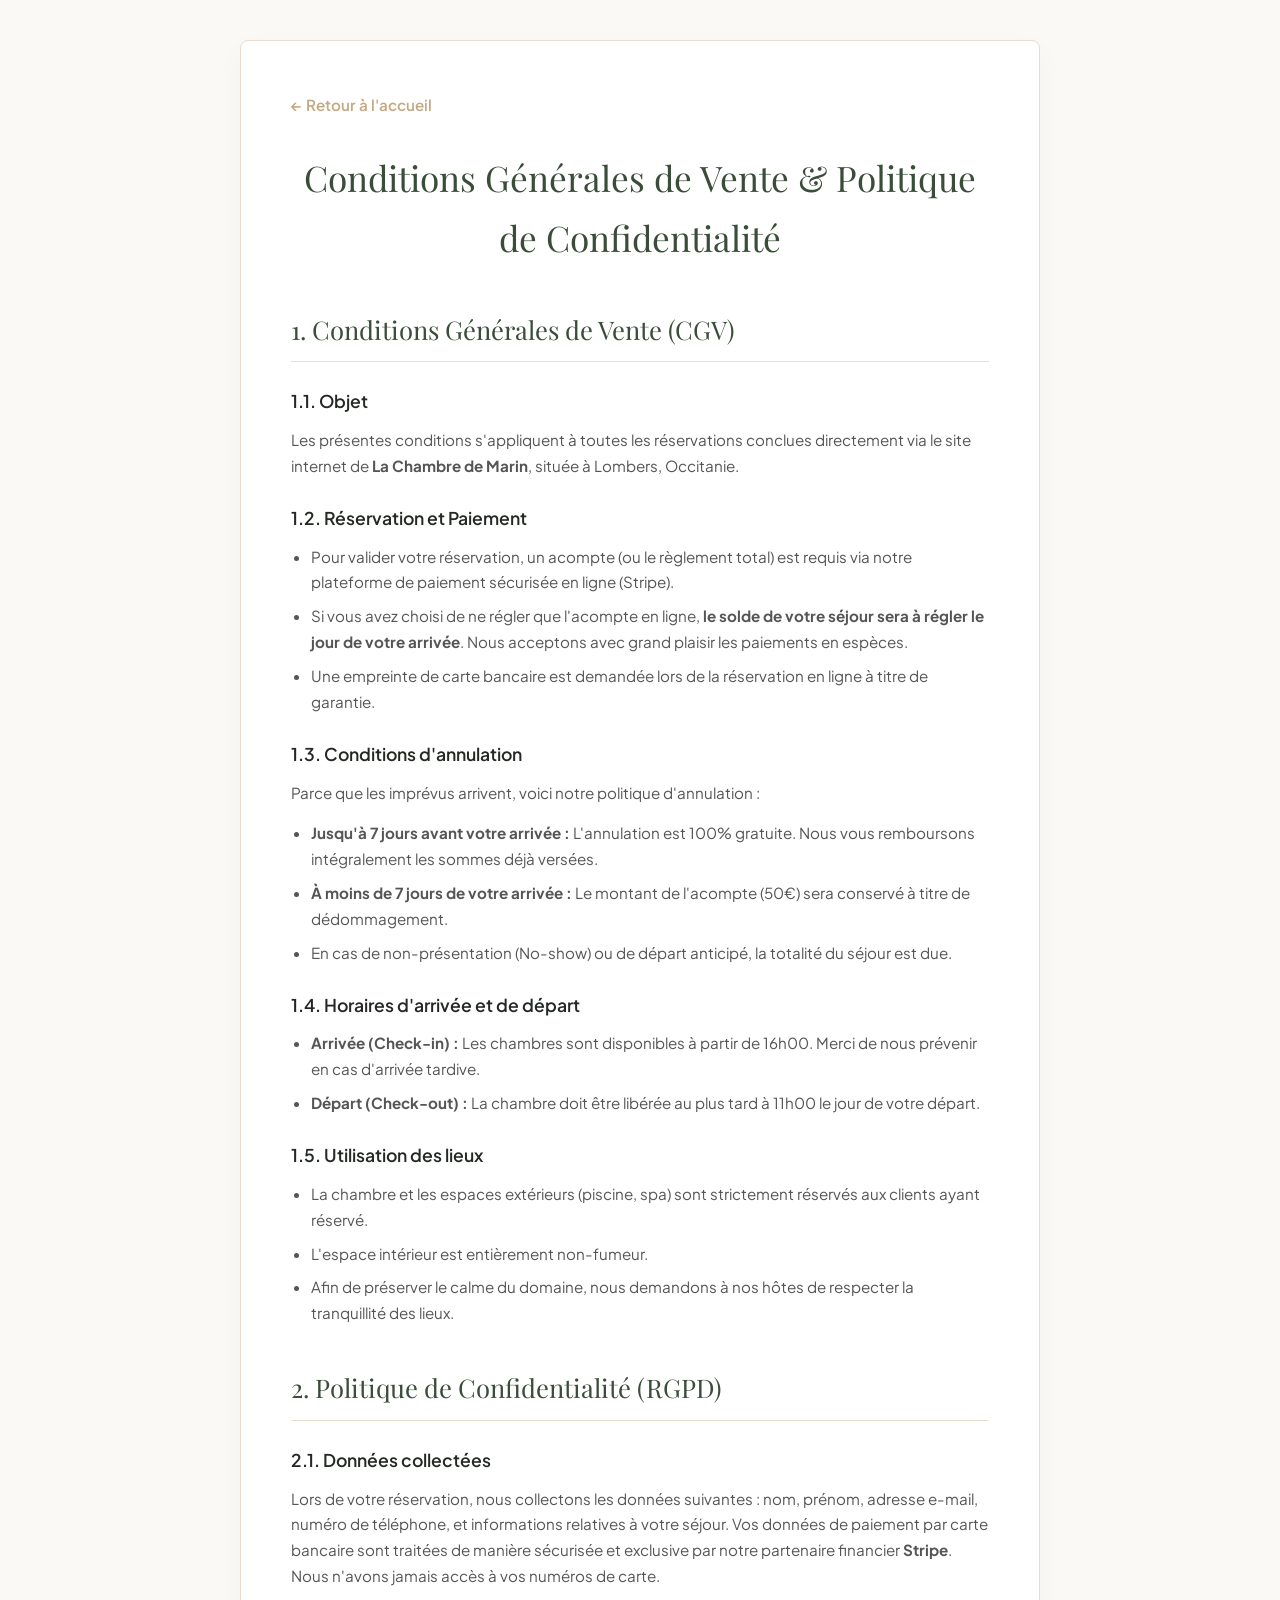
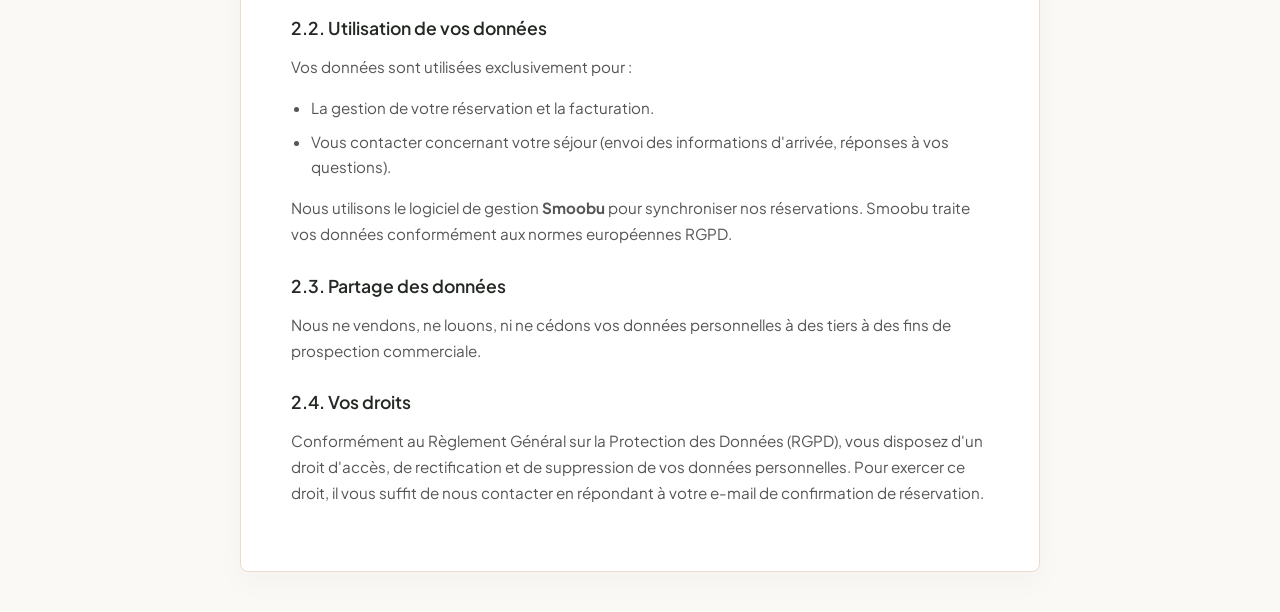
==== cgv_confidentialite.html @ 16727747 "politique de confidentialité" ====
<!DOCTYPE html>
<html lang="fr">
<head>
    <meta charset="UTF-8">
    <meta name="viewport" content="width=device-width, initial-scale=1.0">
    <title>Conditions Générales & Confidentialité | La Chambre de Marin</title>
    
    <link rel="preconnect" href="https://fonts.googleapis.com">
    <link rel="preconnect" href="https://fonts.gstatic.com" crossorigin>
    <link href="https://fonts.googleapis.com/css2?family=Playfair+Display:ital,wght@0,400..700;1,400..700&family=Plus+Jakarta+Sans:wght@300;400;600&display=swap" rel="stylesheet">

    <style>
        :root {
            --font-titles: 'Playfair Display', Georgia, serif;
            --font-body: 'Plus Jakarta Sans', sans-serif;
            --color-bg: #fbf9f6;
            --color-nature: #3a4d39;
            --color-gold: #c5a880;
            --color-dark: #242924;
            --color-white: #ffffff;
        }

        * { margin: 0; padding: 0; box-sizing: border-box; }
        body { 
            background-color: var(--color-bg); 
            color: var(--color-dark); 
            font-family: var(--font-body);
            line-height: 1.7;
            -webkit-font-smoothing: antialiased;
            padding: 40px 20px;
        }

        .container {
            max-width: 800px;
            margin: 0 auto;
            background-color: var(--color-white);
            padding: 50px;
            border-radius: 8px;
            box-shadow: 0 10px 30px rgba(0,0,0,0.03);
            border: 1px solid #ebdcd0;
        }

        .back-link {
            display: inline-block;
            margin-bottom: 30px;
            color: var(--color-gold);
            text-decoration: none;
            font-weight: 600;
            font-size: 0.95rem;
            transition: color 0.3s ease;
        }

        .back-link:hover {
            color: #b3946b;
            text-decoration: underline;
        }

        h1 {
            font-family: var(--font-titles);
            color: var(--color-nature);
            font-size: 2.2rem;
            font-weight: 400;
            margin-bottom: 40px;
            text-align: center;
        }

        h2 {
            font-family: var(--font-titles);
            color: var(--color-nature);
            font-size: 1.6rem;
            font-weight: 400;
            margin-top: 40px;
            margin-bottom: 15px;
            border-bottom: 1px solid #ebdcd0;
            padding-bottom: 10px;
        }

        h3 {
            font-size: 1.1rem;
            color: var(--color-dark);
            margin-top: 25px;
            margin-bottom: 10px;
            font-weight: 600;
        }

        p, ul {
            font-size: 0.95rem;
            color: #555;
            margin-bottom: 15px;
        }

        ul {
            padding-left: 20px;
        }

        li {
            margin-bottom: 8px;
        }

        @media (max-width: 768px) {
            .container { padding: 30px 20px; }
            h1 { font-size: 1.8rem; }
            h2 { font-size: 1.4rem; }
        }
    </style>
</head>
<body>

    <div class="container">
        <a href="index.html" class="back-link">← Retour à l'accueil</a>
        
        <h1>Conditions Générales de Vente & Politique de Confidentialité</h1>

        <h2>1. Conditions Générales de Vente (CGV)</h2>
        
        <h3>1.1. Objet</h3>
        <p>Les présentes conditions s'appliquent à toutes les réservations conclues directement via le site internet de <strong>La Chambre de Marin</strong>, située à Lombers, Occitanie.</p>

        <h3>1.2. Réservation et Paiement</h3>
        <ul>
            <li>Pour valider votre réservation, un acompte (ou le règlement total) est requis via notre plateforme de paiement sécurisée en ligne (Stripe).</li>
            <li>Si vous avez choisi de ne régler que l'acompte en ligne, <strong>le solde de votre séjour sera à régler le jour de votre arrivée</strong>. Nous acceptons avec grand plaisir les paiements en espèces.</li>
            <li>Une empreinte de carte bancaire est demandée lors de la réservation en ligne à titre de garantie.</li>
        </ul>

        <h3>1.3. Conditions d'annulation</h3>
        <p>Parce que les imprévus arrivent, voici notre politique d'annulation :</p>
        <ul>
            <li><strong>Jusqu'à 7 jours avant votre arrivée :</strong> L'annulation est 100% gratuite. Nous vous remboursons intégralement les sommes déjà versées.</li>
            <li><strong>À moins de 7 jours de votre arrivée :</strong> Le montant de l'acompte (50€) sera conservé à titre de dédommagement.</li>
            <li>En cas de non-présentation (No-show) ou de départ anticipé, la totalité du séjour est due.</li>
        </ul>

        <h3>1.4. Horaires d'arrivée et de départ</h3>
        <ul>
            <li><strong>Arrivée (Check-in) :</strong> Les chambres sont disponibles à partir de 16h00. Merci de nous prévenir en cas d'arrivée tardive.</li>
            <li><strong>Départ (Check-out) :</strong> La chambre doit être libérée au plus tard à 11h00 le jour de votre départ.</li>
        </ul>

        <h3>1.5. Utilisation des lieux</h3>
        <ul>
            <li>La chambre et les espaces extérieurs (piscine, spa) sont strictement réservés aux clients ayant réservé.</li>
            <li>L'espace intérieur est entièrement non-fumeur.</li>
            <li>Afin de préserver le calme du domaine, nous demandons à nos hôtes de respecter la tranquillité des lieux.</li>
        </ul>

        <h2>2. Politique de Confidentialité (RGPD)</h2>

        <h3>2.1. Données collectées</h3>
        <p>Lors de votre réservation, nous collectons les données suivantes : nom, prénom, adresse e-mail, numéro de téléphone, et informations relatives à votre séjour. Vos données de paiement par carte bancaire sont traitées de manière sécurisée et exclusive par notre partenaire financier <strong>Stripe</strong>. Nous n'avons jamais accès à vos numéros de carte.</p>

        <h3>2.2. Utilisation de vos données</h3>
        <p>Vos données sont utilisées exclusivement pour :</p>
        <ul>
            <li>La gestion de votre réservation et la facturation.</li>
            <li>Vous contacter concernant votre séjour (envoi des informations d'arrivée, réponses à vos questions).</li>
        </ul>
        <p>Nous utilisons le logiciel de gestion <strong>Smoobu</strong> pour synchroniser nos réservations. Smoobu traite vos données conformément aux normes européennes RGPD.</p>

        <h3>2.3. Partage des données</h3>
        <p>Nous ne vendons, ne louons, ni ne cédons vos données personnelles à des tiers à des fins de prospection commerciale.</p>

        <h3>2.4. Vos droits</h3>
        <p>Conformément au Règlement Général sur la Protection des Données (RGPD), vous disposez d'un droit d'accès, de rectification et de suppression de vos données personnelles. Pour exercer ce droit, il vous suffit de nous contacter en répondant à votre e-mail de confirmation de réservation.</p>

    </div>

</body>
</html>
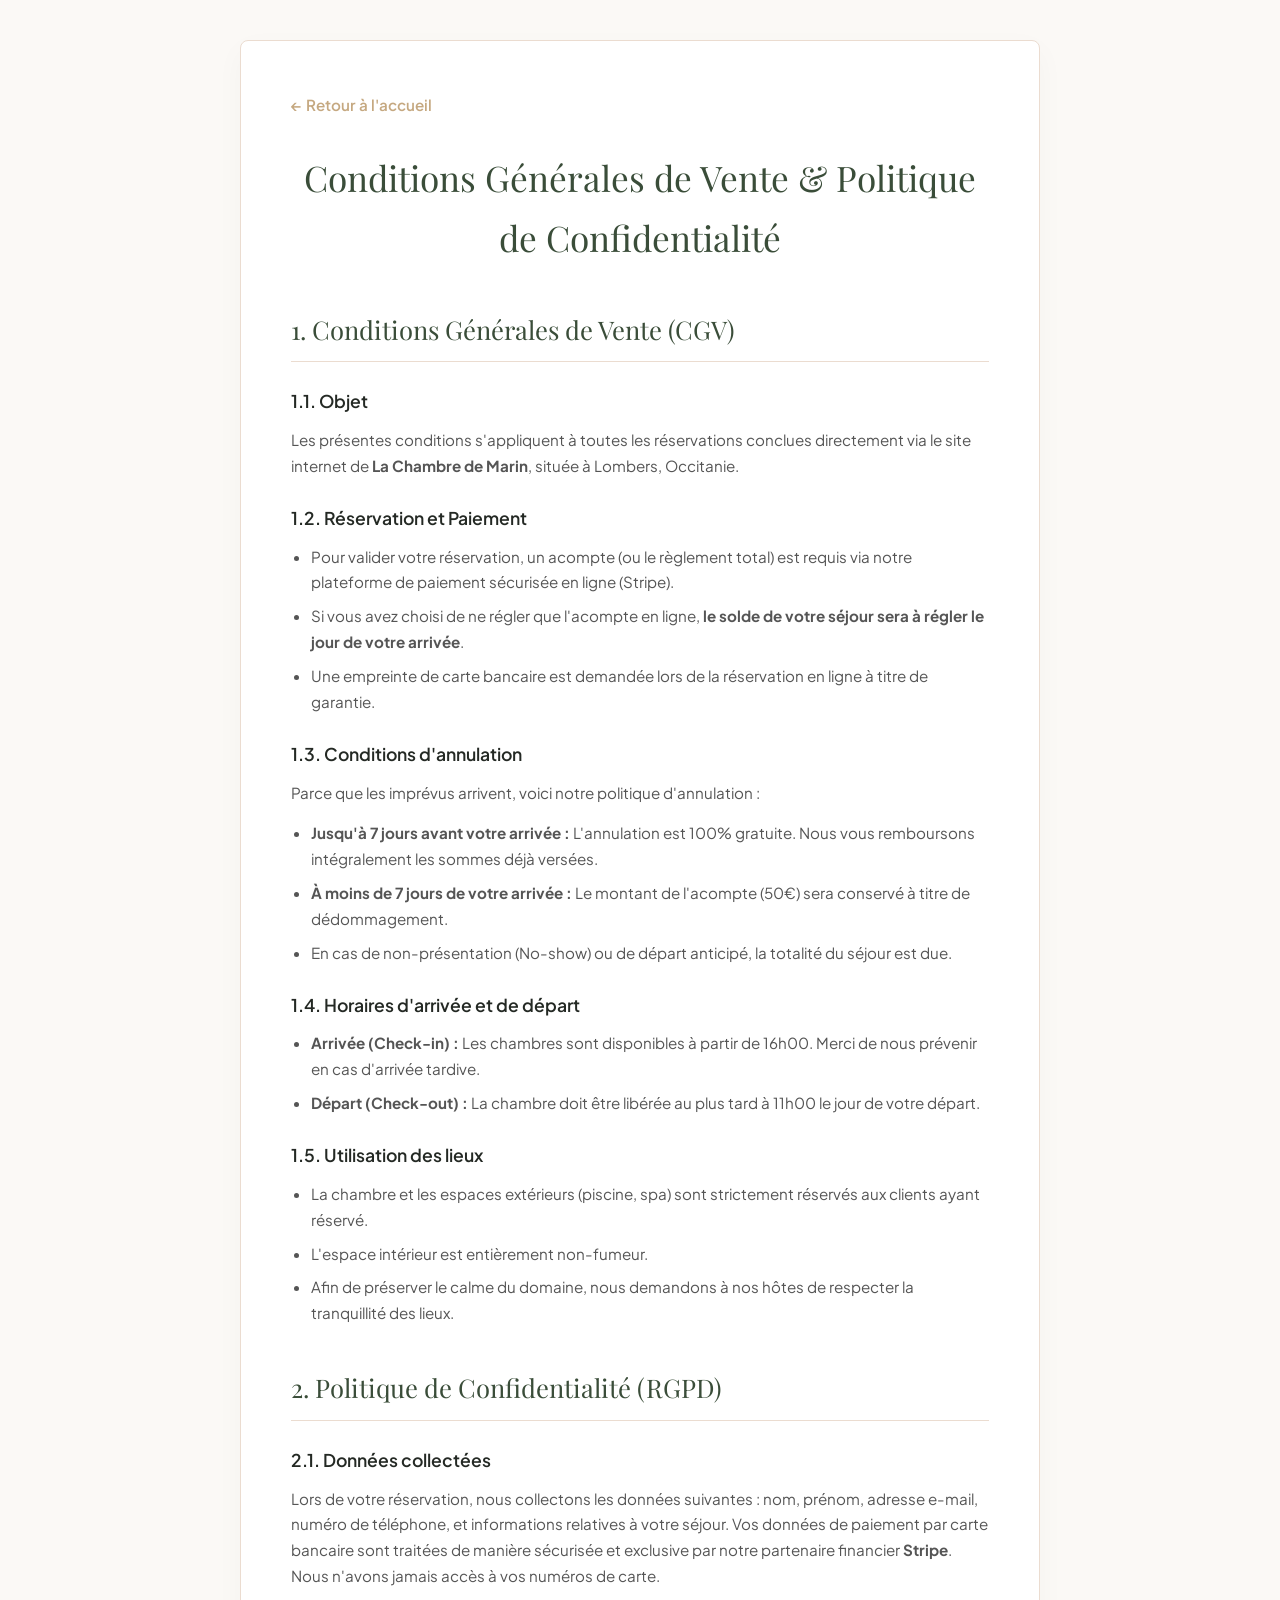
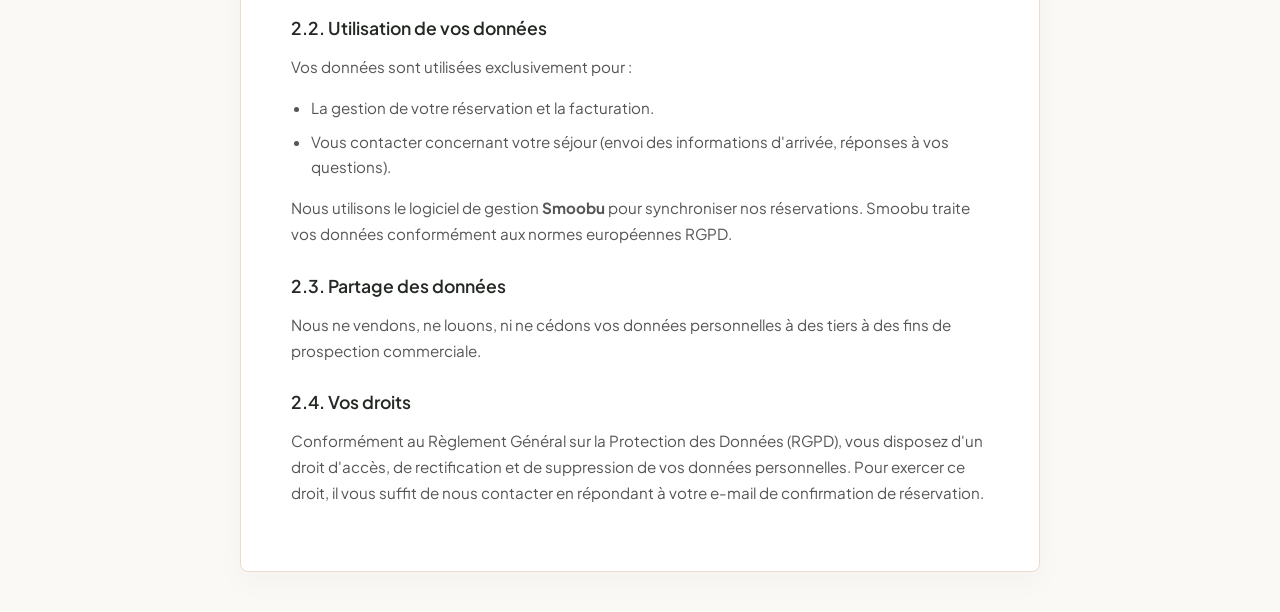
==== commit 53e5848e: "enleve le payement en espece" ====
--- a/cgv_confidentialite.html
+++ b/cgv_confidentialite.html
@@ -119,7 +119,7 @@
         <h3>1.2. Réservation et Paiement</h3>
         <ul>
             <li>Pour valider votre réservation, un acompte (ou le règlement total) est requis via notre plateforme de paiement sécurisée en ligne (Stripe).</li>
-            <li>Si vous avez choisi de ne régler que l'acompte en ligne, <strong>le solde de votre séjour sera à régler le jour de votre arrivée</strong>. Nous acceptons avec grand plaisir les paiements en espèces.</li>
+            <li>Si vous avez choisi de ne régler que l'acompte en ligne, <strong>le solde de votre séjour sera à régler le jour de votre arrivée</strong>.</li>
             <li>Une empreinte de carte bancaire est demandée lors de la réservation en ligne à titre de garantie.</li>
         </ul>
 
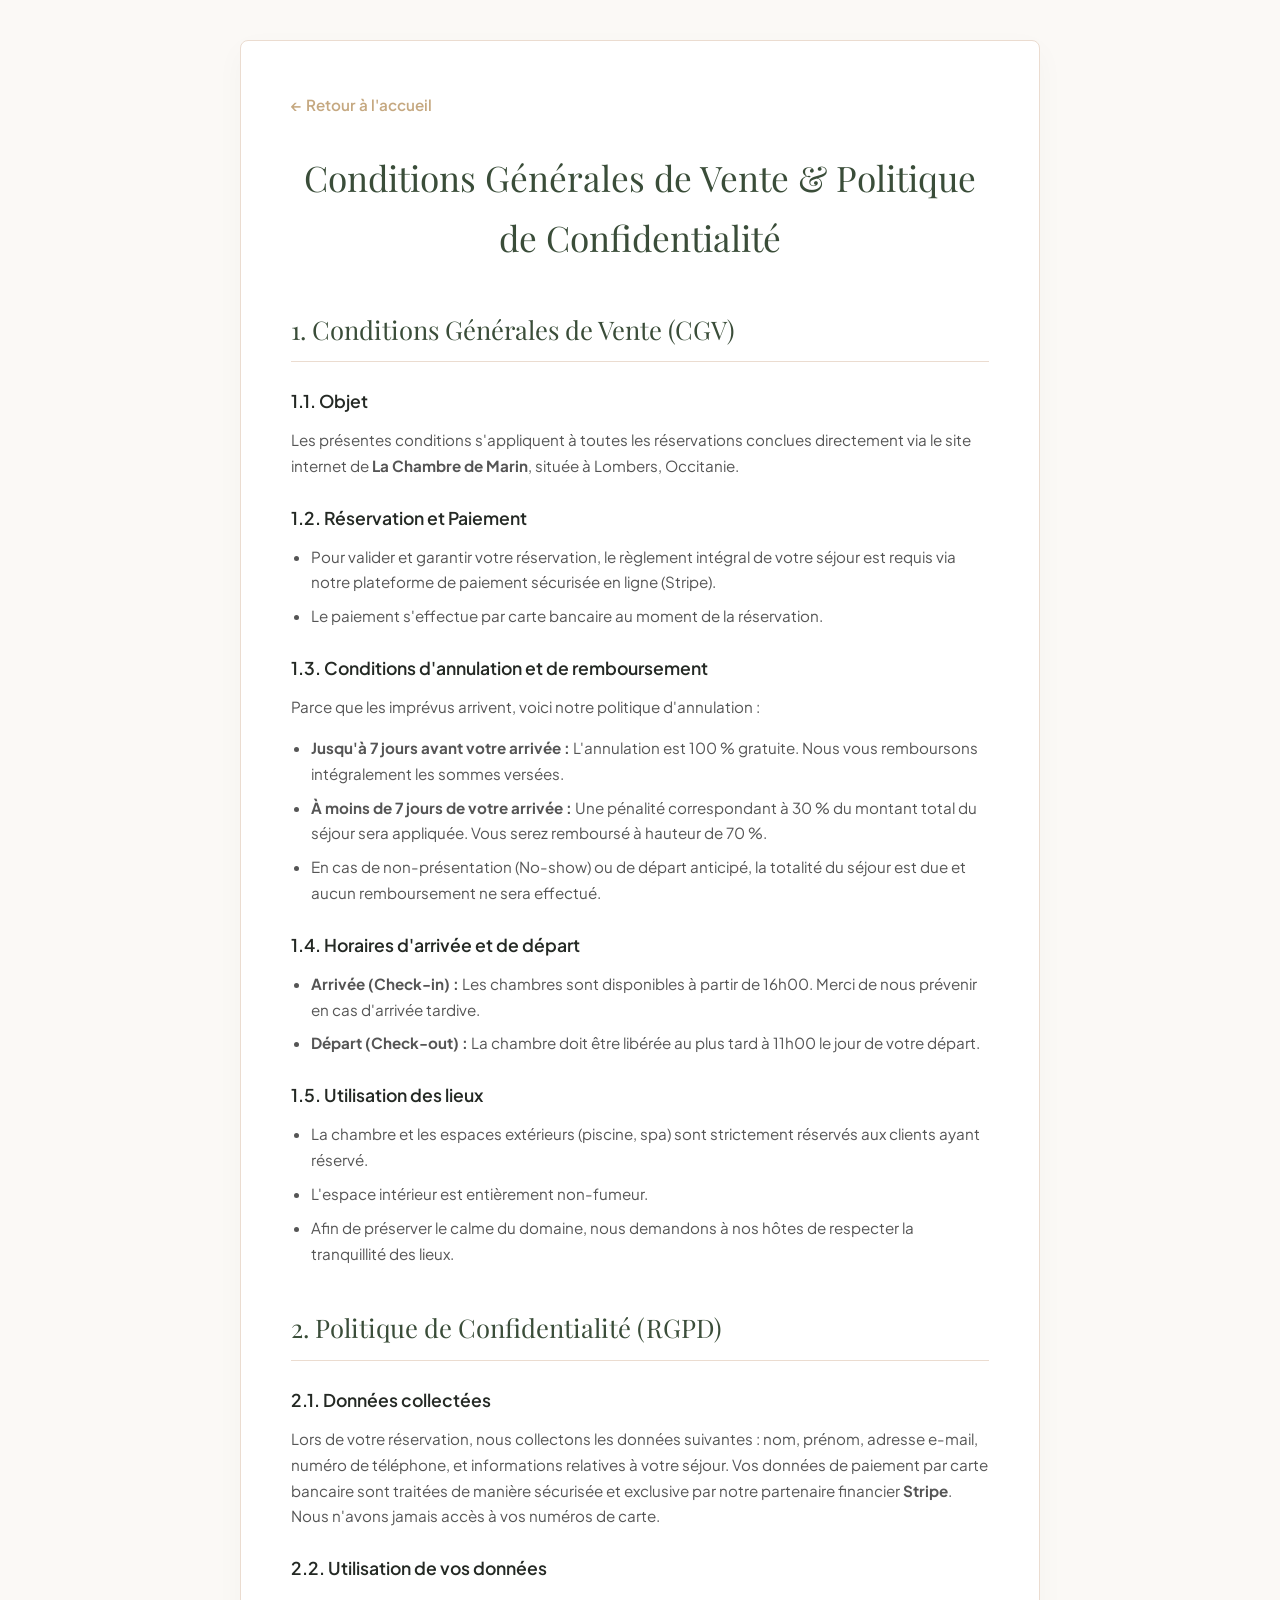
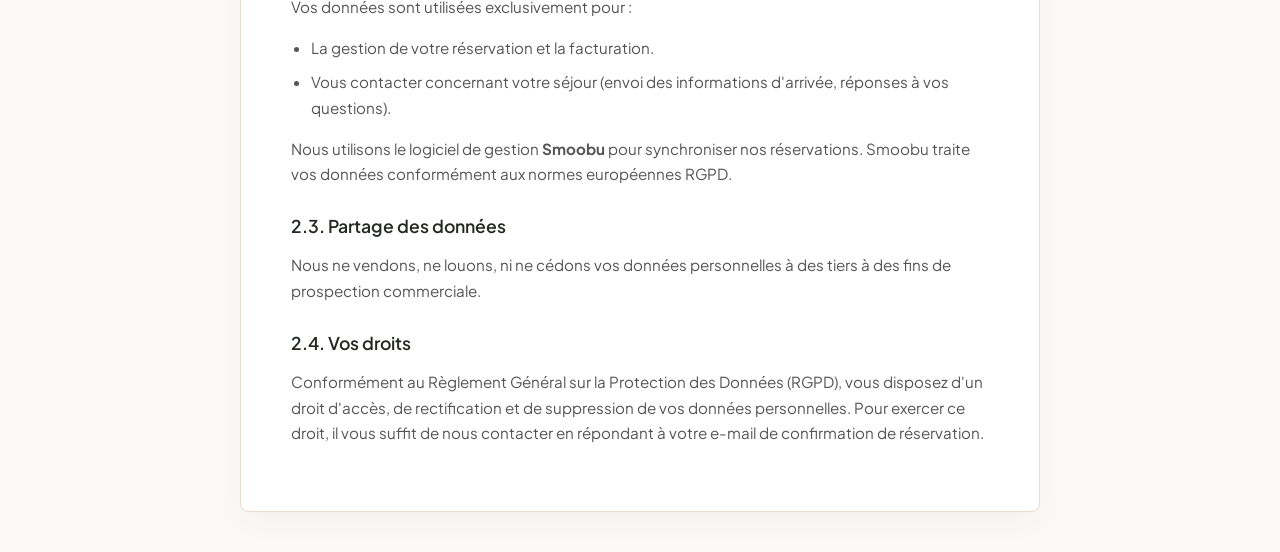
==== commit 6c864e50: "pas d'acompte" ====
--- a/cgv_confidentialite.html
+++ b/cgv_confidentialite.html
@@ -118,17 +118,16 @@
 
         <h3>1.2. Réservation et Paiement</h3>
         <ul>
-            <li>Pour valider votre réservation, un acompte (ou le règlement total) est requis via notre plateforme de paiement sécurisée en ligne (Stripe).</li>
-            <li>Si vous avez choisi de ne régler que l'acompte en ligne, <strong>le solde de votre séjour sera à régler le jour de votre arrivée</strong>.</li>
-            <li>Une empreinte de carte bancaire est demandée lors de la réservation en ligne à titre de garantie.</li>
+            <li>Pour valider et garantir votre réservation, le règlement intégral de votre séjour est requis via notre plateforme de paiement sécurisée en ligne (Stripe).</li>
+            <li>Le paiement s'effectue par carte bancaire au moment de la réservation.</li>
         </ul>
 
-        <h3>1.3. Conditions d'annulation</h3>
+        <h3>1.3. Conditions d'annulation et de remboursement</h3>
         <p>Parce que les imprévus arrivent, voici notre politique d'annulation :</p>
         <ul>
-            <li><strong>Jusqu'à 7 jours avant votre arrivée :</strong> L'annulation est 100% gratuite. Nous vous remboursons intégralement les sommes déjà versées.</li>
-            <li><strong>À moins de 7 jours de votre arrivée :</strong> Le montant de l'acompte (50€) sera conservé à titre de dédommagement.</li>
-            <li>En cas de non-présentation (No-show) ou de départ anticipé, la totalité du séjour est due.</li>
+            <li><strong>Jusqu'à 7 jours avant votre arrivée :</strong> L'annulation est 100 % gratuite. Nous vous remboursons intégralement les sommes versées.</li>
+            <li><strong>À moins de 7 jours de votre arrivée :</strong> Une pénalité correspondant à 30 % du montant total du séjour sera appliquée. Vous serez remboursé à hauteur de 70 %.</li>
+            <li>En cas de non-présentation (No-show) ou de départ anticipé, la totalité du séjour est due et aucun remboursement ne sera effectué.</li>
         </ul>
 
         <h3>1.4. Horaires d'arrivée et de départ</h3>
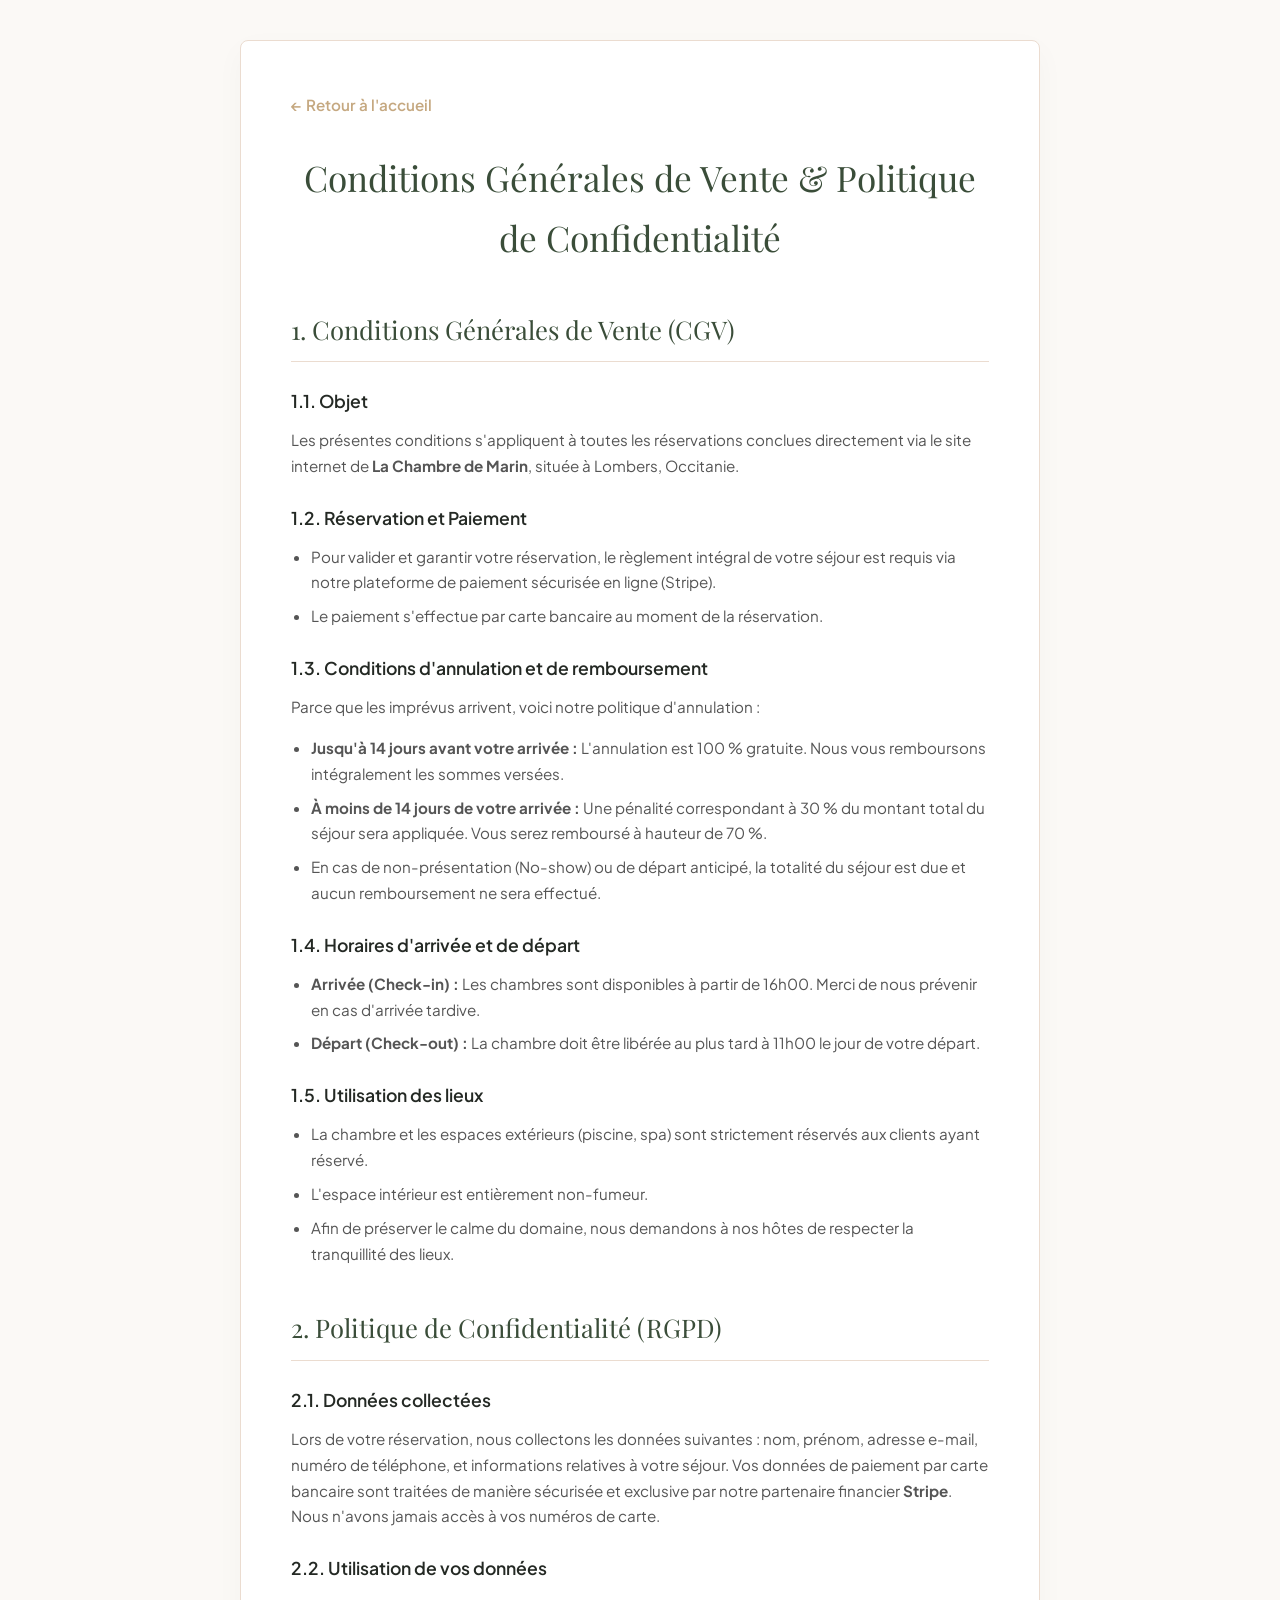
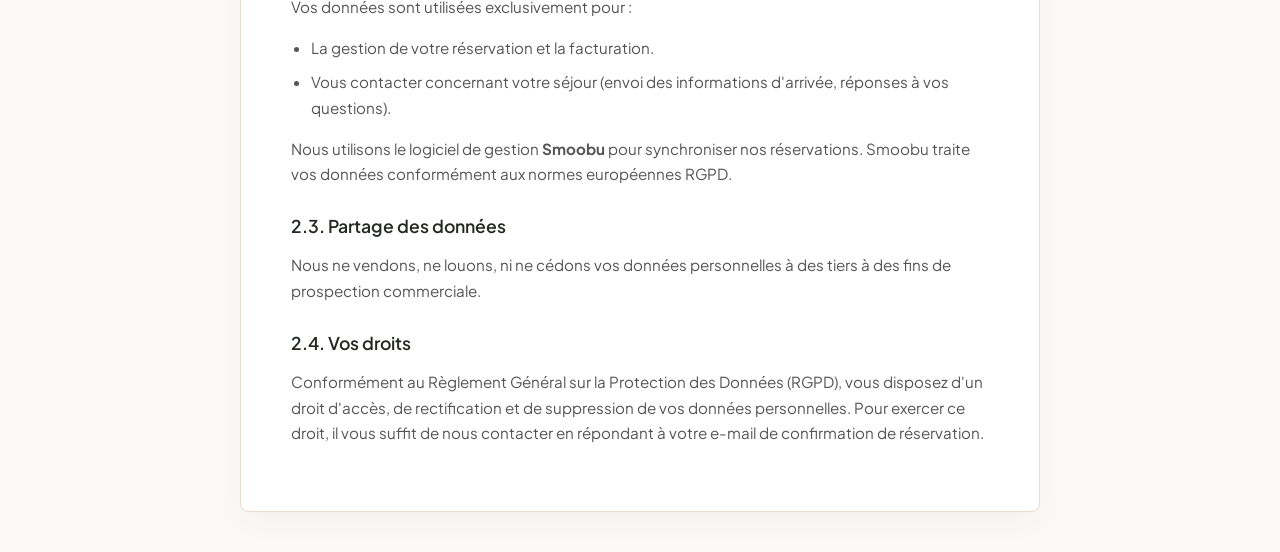
==== commit 4b2679aa: "changement de da" ====
--- a/cgv_confidentialite.html
+++ b/cgv_confidentialite.html
@@ -125,8 +125,8 @@
         <h3>1.3. Conditions d'annulation et de remboursement</h3>
         <p>Parce que les imprévus arrivent, voici notre politique d'annulation :</p>
         <ul>
-            <li><strong>Jusqu'à 7 jours avant votre arrivée :</strong> L'annulation est 100 % gratuite. Nous vous remboursons intégralement les sommes versées.</li>
-            <li><strong>À moins de 7 jours de votre arrivée :</strong> Une pénalité correspondant à 30 % du montant total du séjour sera appliquée. Vous serez remboursé à hauteur de 70 %.</li>
+            <li><strong>Jusqu'à 14 jours avant votre arrivée :</strong> L'annulation est 100 % gratuite. Nous vous remboursons intégralement les sommes versées.</li>
+            <li><strong>À moins de 14 jours de votre arrivée :</strong> Une pénalité correspondant à 30 % du montant total du séjour sera appliquée. Vous serez remboursé à hauteur de 70 %.</li>
             <li>En cas de non-présentation (No-show) ou de départ anticipé, la totalité du séjour est due et aucun remboursement ne sera effectué.</li>
         </ul>
 
